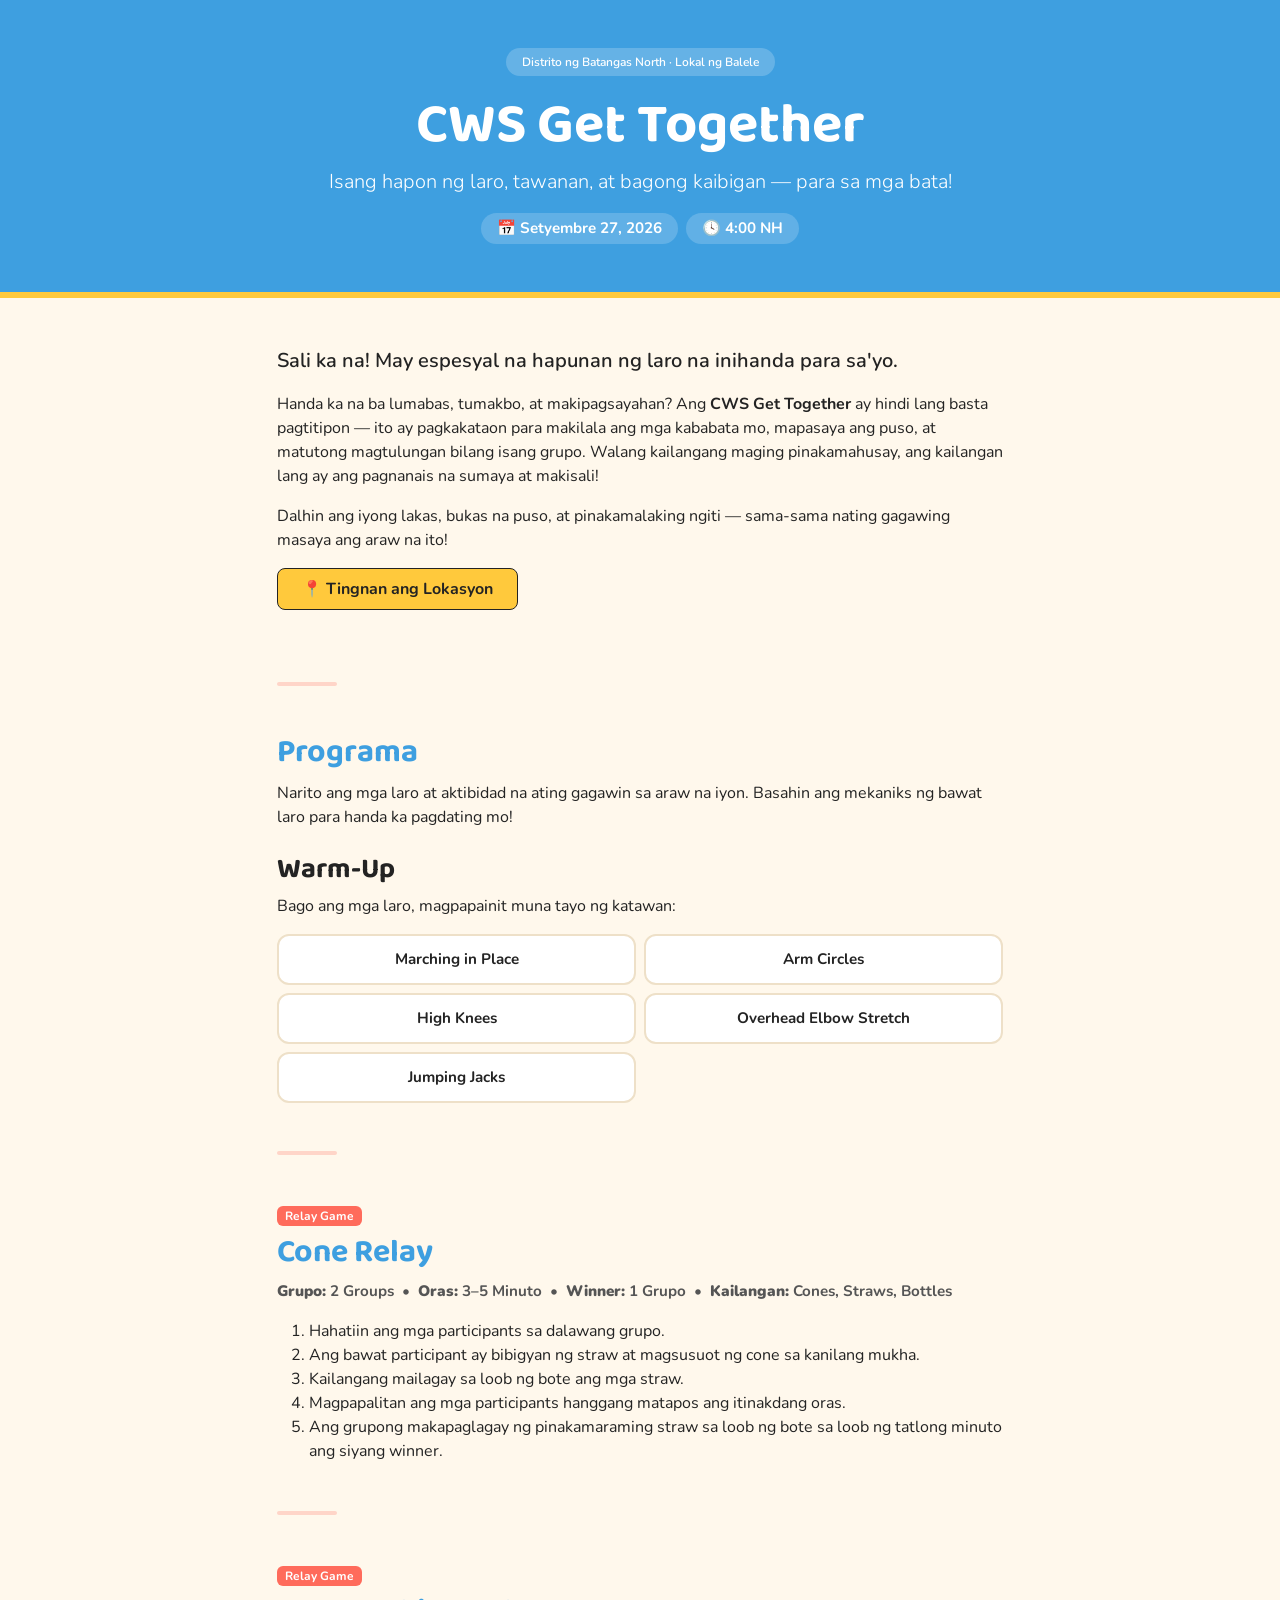
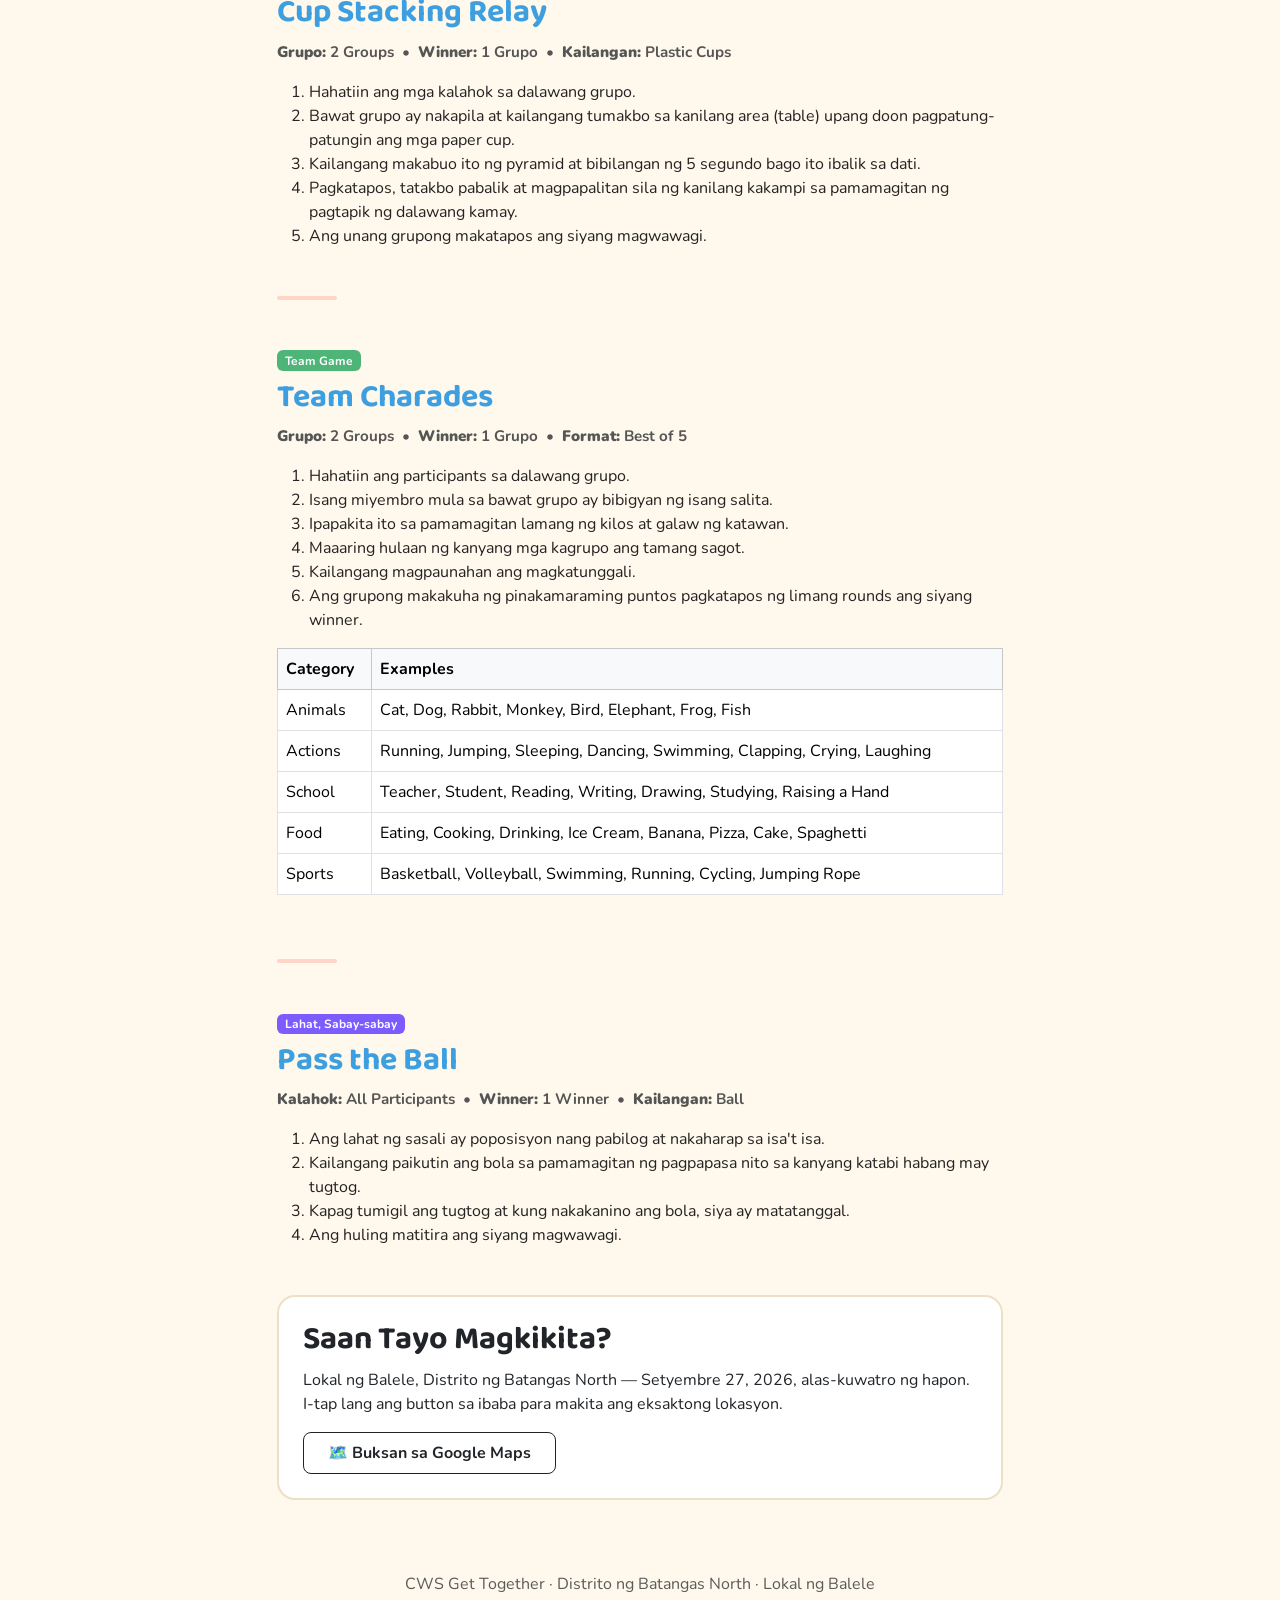
==== activities/MMU0926/index.html @ 584581ab "Adding new Activity" ====
<!DOCTYPE html>
<html lang="fil">
<head>
  <meta charset="UTF-8">
  <meta name="viewport" content="width=device-width, initial-scale=1.0">
  <title>CWS Get Together</title>

  <link href="https://cdn.jsdelivr.net/npm/bootstrap@5.3.3/dist/css/bootstrap.min.css" rel="stylesheet">
  <link href="https://fonts.googleapis.com/css2?family=Baloo+2:wght@500;600;700;800&family=Nunito:wght@400;600;700&display=swap" rel="stylesheet">
  <link href="style.css" rel="stylesheet">
</head>
<body>

  <!-- Hero Section -->
  <header class="hero text-center text-white py-5">
    <div class="container">
      <span class="badge rounded-pill hero-badge mb-3">Distrito ng Batangas North · Lokal ng Balele</span>
      <h1 class="display-4 fw-bold">CWS Get Together</h1>
      <p class="lead">Isang hapon ng laro, tawanan, at bagong kaibigan — para sa mga bata!</p>

      <div class="d-flex justify-content-center gap-2 flex-wrap mt-3">
        <span class="badge rounded-pill hero-pill">📅 Setyembre 27, 2026</span>
        <span class="badge rounded-pill hero-pill">🕓 4:00 NH</span>
      </div>
    </div>
  </header>

  <!-- Main Content -->
  <main class="container py-5" style="max-width: 750px;">

    <p class="fs-5 fw-semibold">Sali ka na! May espesyal na hapunan ng laro na inihanda para sa'yo.</p>
    <p>Handa ka na ba lumabas, tumakbo, at makipagsayahan? Ang <strong>CWS Get Together</strong> ay hindi lang basta pagtitipon — ito ay pagkakataon para makilala ang mga kababata mo, mapasaya ang puso, at matutong magtulungan bilang isang grupo. Walang kailangang maging pinakamahusay, ang kailangan lang ay ang pagnanais na sumaya at makisali!</p>
    <p>Dalhin ang iyong lakas, bukas na puso, at pinakamalaking ngiti — sama-sama nating gagawing masaya ang araw na ito!</p>

    <a href="https://maps.app.goo.gl/6J79GUPbX3vsh96i8" target="_blank" class="btn btn-warning fw-bold rounded-3 px-4 py-2 mb-4">
      📍 Tingnan ang Lokasyon
    </a>

    <hr class="my-5 section-divider">

    <!-- Program Section -->
    <h2 class="fw-bold section-title">Programa</h2>
    <p>Narito ang mga laro at aktibidad na ating gagawin sa araw na iyon. Basahin ang mekaniks ng bawat laro para handa ka pagdating mo!</p>

    <!-- Warm-Up Section -->
    <h3 class="fw-bold mt-4">Warm-Up</h3>
    <p>Bago ang mga laro, magpapainit muna tayo ng katawan:</p>
    <div class="row g-2 mb-4">
      <div class="col-6"><div class="warmup-box">Marching in Place</div></div>
      <div class="col-6"><div class="warmup-box">Arm Circles</div></div>
      <div class="col-6"><div class="warmup-box">High Knees</div></div>
      <div class="col-6"><div class="warmup-box">Overhead Elbow Stretch</div></div>
      <div class="col-6"><div class="warmup-box">Jumping Jacks</div></div>
    </div>

    <hr class="my-5 section-divider">

    <!-- Cone Relay Section -->
    <span class="badge tag-relay mb-2">Relay Game</span>
    <h2 class="fw-bold section-title">Cone Relay</h2>
    <p class="game-meta">
      <b>Grupo:</b> 2 Groups &nbsp;•&nbsp;
      <b>Oras:</b> 3–5 Minuto &nbsp;•&nbsp;
      <b>Winner:</b> 1 Grupo &nbsp;•&nbsp;
      <b>Kailangan:</b> Cones, Straws, Bottles
    </p>
    <ol>
      <li>Hahatiin ang mga participants sa dalawang grupo.</li>
      <li>Ang bawat participant ay bibigyan ng straw at magsusuot ng cone sa kanilang mukha.</li>
      <li>Kailangang mailagay sa loob ng bote ang mga straw.</li>
      <li>Magpapalitan ang mga participants hanggang matapos ang itinakdang oras.</li>
      <li>Ang grupong makapaglagay ng pinakamaraming straw sa loob ng bote sa loob ng tatlong minuto ang siyang winner.</li>
    </ol>

    <hr class="my-5 section-divider">

    <!-- Cup Stacking Relay Section -->
    <span class="badge tag-relay mb-2">Relay Game</span>
    <h2 class="fw-bold section-title">Cup Stacking Relay</h2>
    <p class="game-meta">
      <b>Grupo:</b> 2 Groups &nbsp;•&nbsp;
      <b>Winner:</b> 1 Grupo &nbsp;•&nbsp;
      <b>Kailangan:</b> Plastic Cups
    </p>
    <ol>
      <li>Hahatiin ang mga kalahok sa dalawang grupo.</li>
      <li>Bawat grupo ay nakapila at kailangang tumakbo sa kanilang area (table) upang doon pagpatung-patungin ang mga paper cup.</li>
      <li>Kailangang makabuo ito ng pyramid at bibilangan ng 5 segundo bago ito ibalik sa dati.</li>
      <li>Pagkatapos, tatakbo pabalik at magpapalitan sila ng kanilang kakampi sa pamamagitan ng pagtapik ng dalawang kamay.</li>
      <li>Ang unang grupong makatapos ang siyang magwawagi.</li>
    </ol>

    <hr class="my-5 section-divider">

    <!-- Team Charades Section -->
    <span class="badge tag-team mb-2">Team Game</span>
    <h2 class="fw-bold section-title">Team Charades</h2>
    <p class="game-meta">
      <b>Grupo:</b> 2 Groups &nbsp;•&nbsp;
      <b>Winner:</b> 1 Grupo &nbsp;•&nbsp;
      <b>Format:</b> Best of 5
    </p>
    <ol>
      <li>Hahatiin ang participants sa dalawang grupo.</li>
      <li>Isang miyembro mula sa bawat grupo ay bibigyan ng isang salita.</li>
      <li>Ipapakita ito sa pamamagitan lamang ng kilos at galaw ng katawan.</li>
      <li>Maaaring hulaan ng kanyang mga kagrupo ang tamang sagot.</li>
      <li>Kailangang magpaunahan ang magkatunggali.</li>
      <li>Ang grupong makakuha ng pinakamaraming puntos pagkatapos ng limang rounds ang siyang winner.</li>
    </ol>

    <div class="table-responsive">
      <table class="table table-bordered align-middle">
        <thead class="table-light">
          <tr><th>Category</th><th>Examples</th></tr>
        </thead>
        <tbody>
          <tr><td>Animals</td><td>Cat, Dog, Rabbit, Monkey, Bird, Elephant, Frog, Fish</td></tr>
          <tr><td>Actions</td><td>Running, Jumping, Sleeping, Dancing, Swimming, Clapping, Crying, Laughing</td></tr>
          <tr><td>School</td><td>Teacher, Student, Reading, Writing, Drawing, Studying, Raising a Hand</td></tr>
          <tr><td>Food</td><td>Eating, Cooking, Drinking, Ice Cream, Banana, Pizza, Cake, Spaghetti</td></tr>
          <tr><td>Sports</td><td>Basketball, Volleyball, Swimming, Running, Cycling, Jumping Rope</td></tr>
        </tbody>
      </table>
    </div>

    <hr class="my-5 section-divider">

    <!-- Pass the Ball Section -->
    <span class="badge tag-all mb-2">Lahat, Sabay-sabay</span>
    <h2 class="fw-bold section-title">Pass the Ball</h2>
    <p class="game-meta">
      <b>Kalahok:</b> All Participants &nbsp;•&nbsp;
      <b>Winner:</b> 1 Winner &nbsp;•&nbsp;
      <b>Kailangan:</b> Ball
    </p>
    <ol>
      <li>Ang lahat ng sasali ay poposisyon nang pabilog at nakaharap sa isa't isa.</li>
      <li>Kailangang paikutin ang bola sa pamamagitan ng pagpapasa nito sa kanyang katabi habang may tugtog.</li>
      <li>Kapag tumigil ang tugtog at kung nakakanino ang bola, siya ay matatanggal.</li>
      <li>Ang huling matitira ang siyang magwawagi.</li>
    </ol>

    <!-- Location Section -->
    <div class="card location-card mt-5">
      <div class="card-body p-4">
        <h2 class="fw-bold">Saan Tayo Magkikita?</h2>
        <p>Lokal ng Balele, Distrito ng Batangas North — Setyembre 27, 2026, alas-kuwatro ng hapon. I-tap lang ang button sa ibaba para makita ang eksaktong lokasyon.</p>
        <a href="https://maps.app.goo.gl/6J79GUPbX3vsh96i8" target="_blank" class="btn btn-outline-dark fw-bold rounded-3 px-4 py-2">
          🗺️ Buksan sa Google Maps
        </a>
      </div>
    </div>

  </main>

  <!-- Footer Section -->
  <footer class="text-center text-muted py-4">
    CWS Get Together · Distrito ng Batangas North · Lokal ng Balele
  </footer>

  <!-- Bootstrap JS -->
  <script src="https://cdn.jsdelivr.net/npm/bootstrap@5.3.3/dist/js/bootstrap.bundle.min.js"></script>

</body>
</html>
---- activities/MMU0926/style.css ----
/* Base */
body {
  font-family: 'Nunito', sans-serif;
  background-color: #FFF8EC;
  color: #232323;
}

h1, h2, h3 {
  font-family: 'Baloo 2', sans-serif;
}

/* Hero Section */
.hero {
  background-color: #3E9FE0;
  border-bottom: 6px solid #FFC93C;
}

.hero-badge {
  background-color: rgba(255, 255, 255, 0.2);
  color: #fff;
  font-weight: 600;
  padding: 8px 16px;
}

.hero-pill {
  background-color: rgba(255, 255, 255, 0.18);
  color: #fff;
  font-weight: 700;
  padding: 8px 16px;
  font-size: 0.95rem;
}

/* Section Titles */
.section-title {
  color: #3E9FE0;
}

.section-divider {
  border: none;
  height: 4px;
  width: 60px;
  background-color: #FF6B5B;
  border-radius: 4px;
  margin-left: 0;
}

/* Warm-Up Section */
.warmup-box {
  background-color: #ffffff;
  border: 2px solid #eee0c8;
  border-radius: 12px;
  padding: 12px 14px;
  font-weight: 700;
  font-size: 0.95rem;
  text-align: center;
}

/* Game Meta Info */
.game-meta {
  font-weight: 700;
  color: #555;
  font-size: 0.95rem;
  margin-bottom: 1rem;
}

/* Game Tags */
.tag-relay {
  background-color: #FF6B5B;
  color: #fff;
}

.tag-team {
  background-color: #4FB477;
  color: #fff;
}

.tag-all {
  background-color: #7C5CFF;
  color: #fff;
}

/* Location Section */
.location-card {
  background-color: #ffffff;
  border: 2px solid #eee0c8;
  border-radius: 18px;
}

/* Buttons */
.btn-warning {
  background-color: #FFC93C;
  border-color: #232323;
  color: #232323;
}

.btn-warning:hover {
  background-color: #ffbe17;
  color: #232323;
}

.btn-outline-dark {
  border-color: #232323;
}
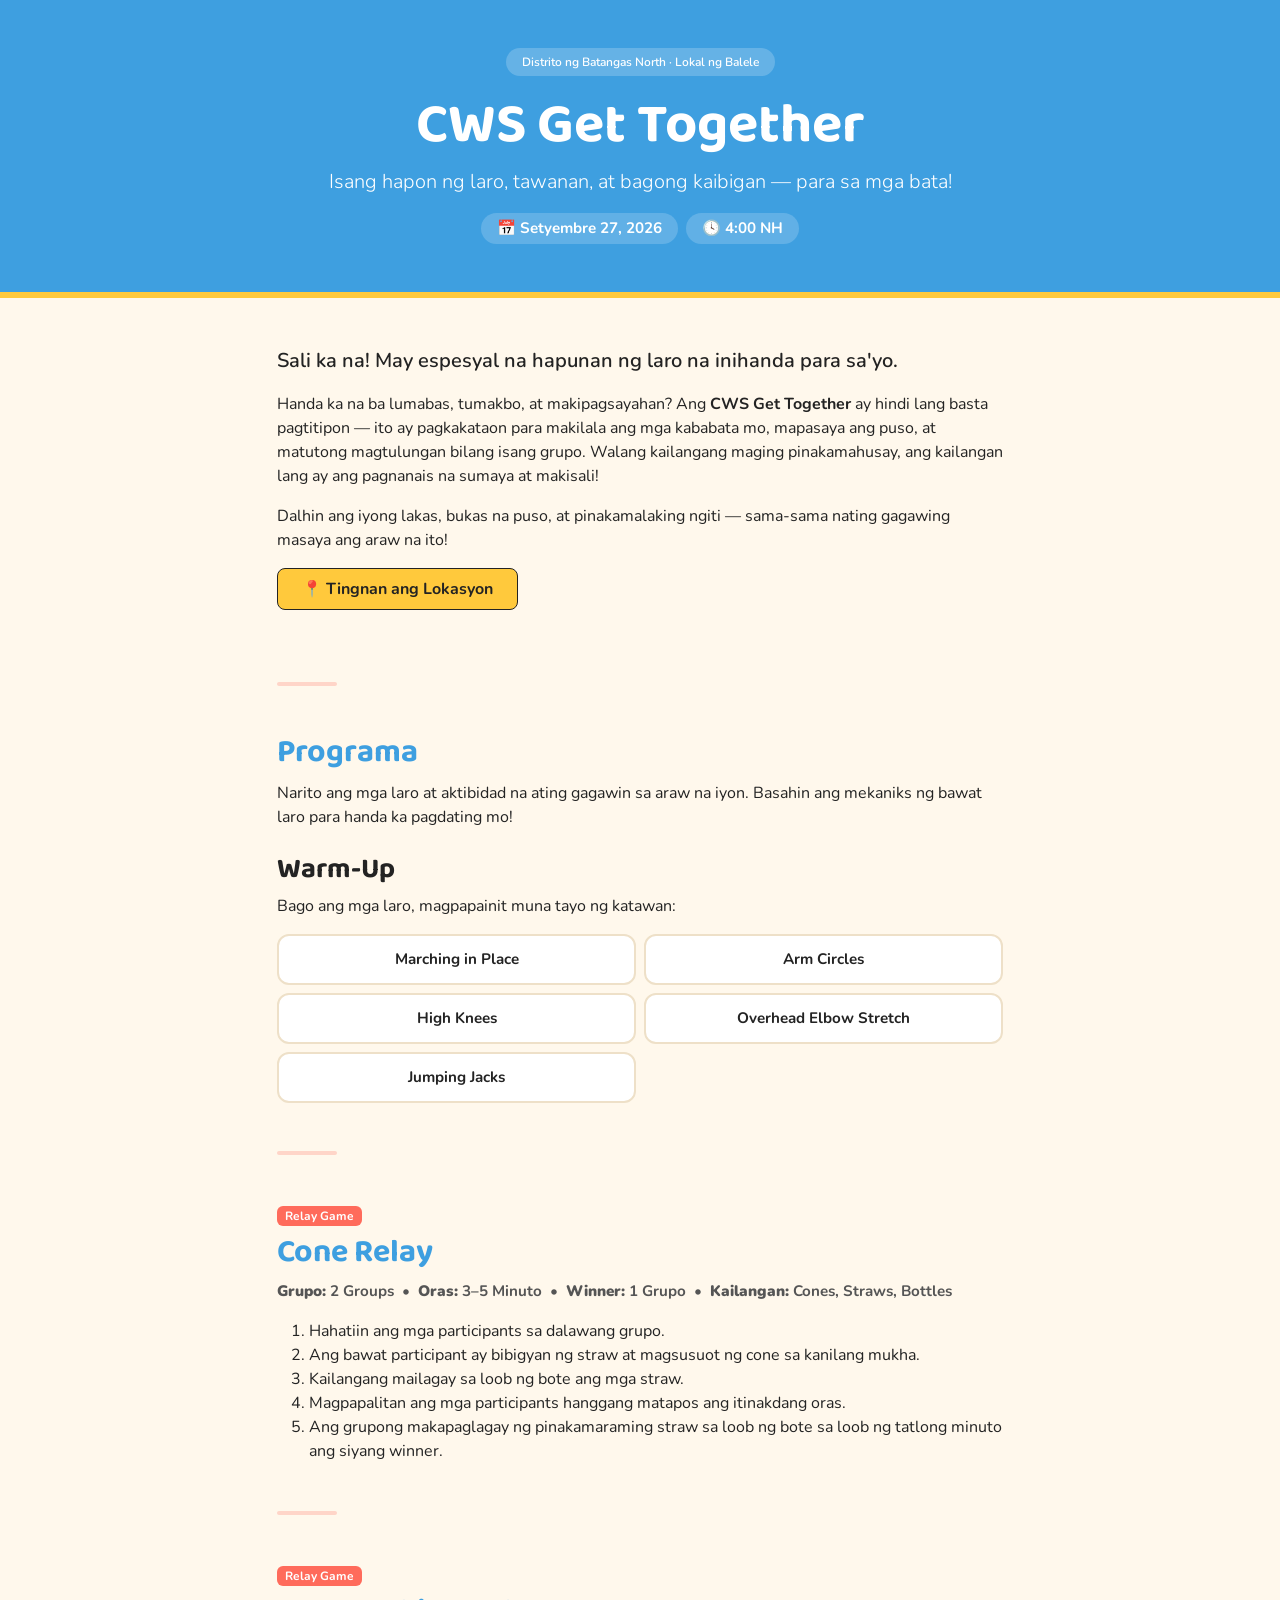
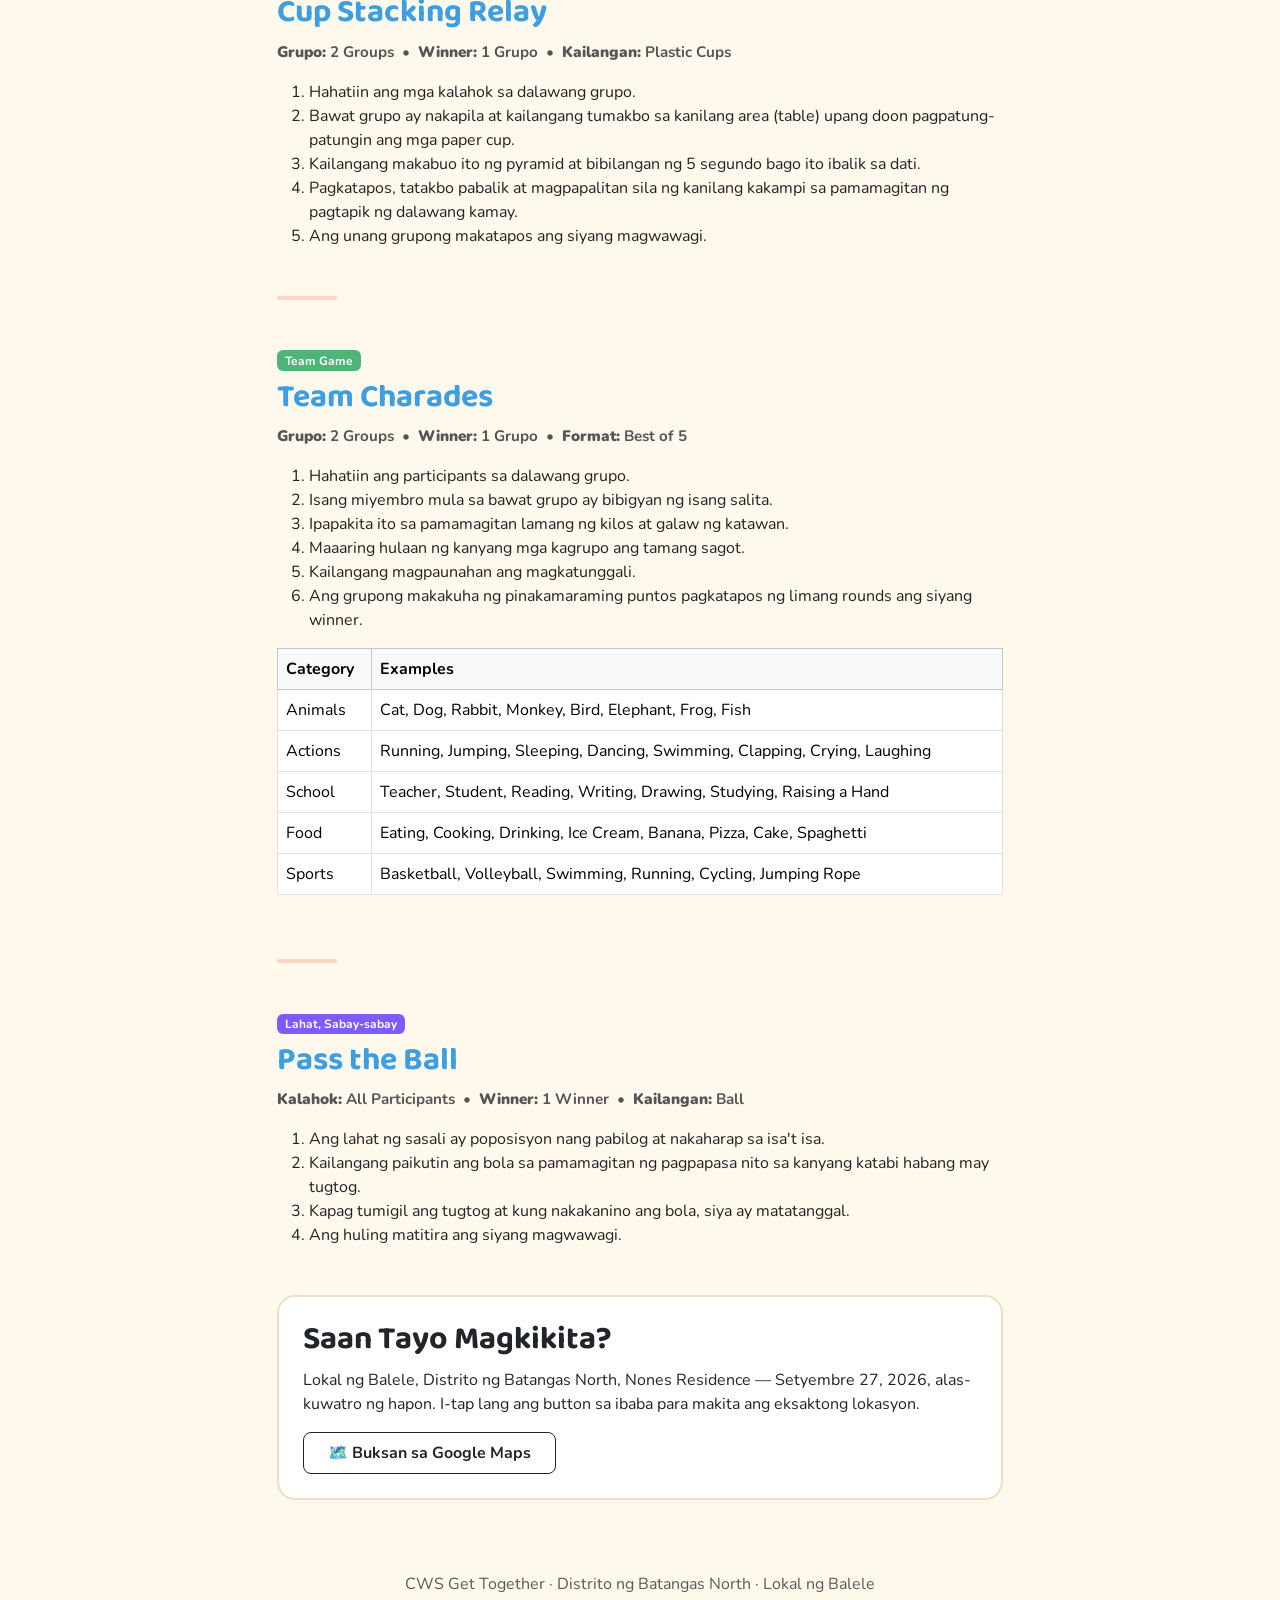
==== commit 60e51009: "Adding specific place" ====
--- a/activities/MMU0926/index.html
+++ b/activities/MMU0926/index.html
@@ -145,7 +145,7 @@
     <div class="card location-card mt-5">
       <div class="card-body p-4">
         <h2 class="fw-bold">Saan Tayo Magkikita?</h2>
-        <p>Lokal ng Balele, Distrito ng Batangas North — Setyembre 27, 2026, alas-kuwatro ng hapon. I-tap lang ang button sa ibaba para makita ang eksaktong lokasyon.</p>
+        <p>Lokal ng Balele, Distrito ng Batangas North, Nones Residence — Setyembre 27, 2026, alas-kuwatro ng hapon. I-tap lang ang button sa ibaba para makita ang eksaktong lokasyon.</p>
         <a href="https://maps.app.goo.gl/6J79GUPbX3vsh96i8" target="_blank" class="btn btn-outline-dark fw-bold rounded-3 px-4 py-2">
           🗺️ Buksan sa Google Maps
         </a>
